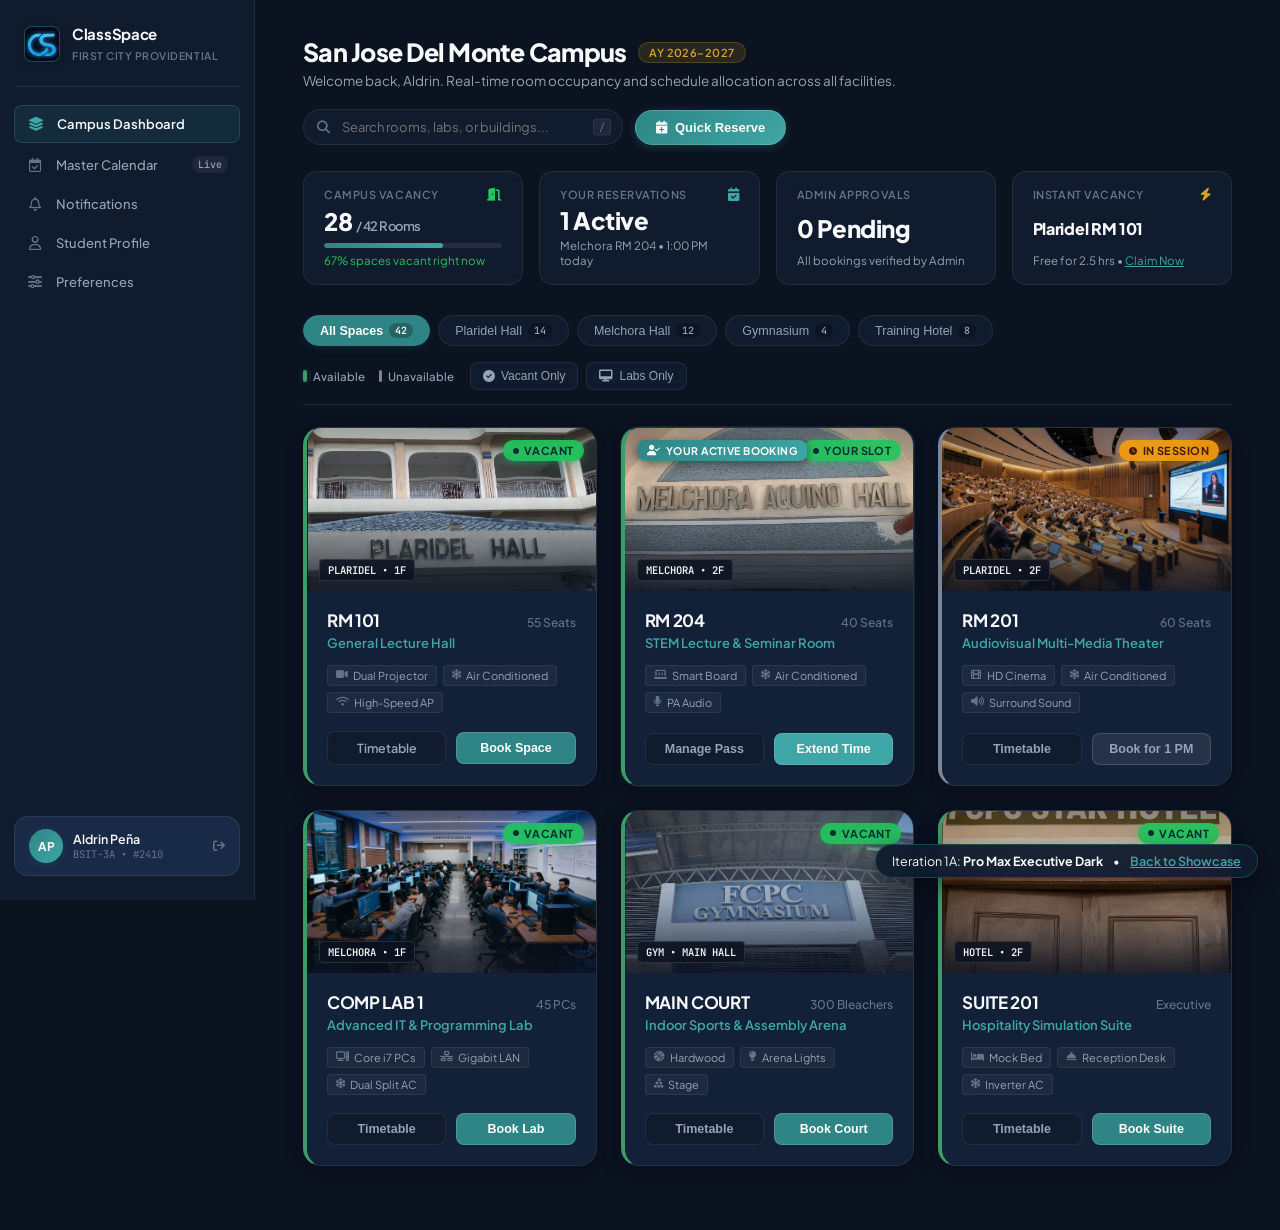
==== mockups/iteration_1_pro_max_dark.html @ c7dbfd45 "fix: eliminate image 404s and map diverse campus room and hall photography" ====
<!DOCTYPE html>
<html lang="en">
<head>
    <meta charset="UTF-8">
    <meta name="viewport" content="width=device-width, initial-scale=1.0">
    <title>ClassSpace — Pro Max Executive Dark</title>
    <link rel="preconnect" href="https://fonts.googleapis.com">
    <link rel="preconnect" href="https://fonts.gstatic.com" crossorigin>
    <link href="https://fonts.googleapis.com/css2?family=Plus+Jakarta+Sans:wght@400;500;600;700;800&family=JetBrains+Mono:wght@400;500;600&display=swap" rel="stylesheet">
    <link rel="stylesheet" href="https://cdnjs.cloudflare.com/ajax/libs/font-awesome/6.5.2/css/all.min.css">
    <style>
        :root {
            /* UI/UX Pro Max - Deep Curated Obsidian & Collegiate Teal */
            --bg-base: #0B1220;
            --bg-surface: #101B2E;
            --bg-card: #132138;
            --bg-card-hover: #182844;
            --bg-elevated: #192A47;
            --bg-input: #0D1627;
            --border: rgba(255, 255, 255, 0.08);
            --border-hover: rgba(47, 133, 133, 0.5);
            --brand-teal: #2F8585;
            --brand-teal-light: #3EA6A6;
            --brand-teal-dim: rgba(47, 133, 133, 0.16);
            --brand-teal-glow: rgba(47, 133, 133, 0.28);
            --brand-gold: #D4A32A;
            --brand-gold-dim: rgba(212, 163, 42, 0.14);
            --text-high: #F8FAFC;
            --text-mid: #94A3B8;
            --text-low: #64748B;
            --status-green: #22C55E;
            --status-green-dim: rgba(34, 197, 94, 0.14);
            --status-amber: #F59E0B;
            --status-amber-dim: rgba(245, 158, 11, 0.14);
            --radius-xs: 6px;
            --radius-sm: 8px;
            --radius-md: 14px;
            --radius-lg: 18px;
            --radius-full: 9999px;
            --shadow-subtle: 0 4px 20px rgba(0, 0, 0, 0.25);
            --shadow-float: 0 14px 34px -4px rgba(0, 0, 0, 0.45);
            --transition-smooth: all 0.22s cubic-bezier(0.16, 1, 0.3, 1);
        }

        * { margin: 0; padding: 0; box-sizing: border-box; }

        body {
            font-family: 'Plus Jakarta Sans', -apple-system, BlinkMacSystemFont, sans-serif;
            background-color: var(--bg-base);
            color: var(--text-high);
            min-height: 100vh;
            display: flex;
            overflow-x: hidden;
            -webkit-font-smoothing: antialiased;
        }

        /* Focus rings - Pro Max Requirement (No default browser outlines) */
        *:focus-visible {
            outline: 2px solid var(--brand-teal);
            outline-offset: 2px;
        }

        .app-shell {
            display: flex;
            width: 100%;
            min-height: 100vh;
        }

        /* --- Sidebar Navigation --- */
        .sidebar {
            width: 255px;
            background-color: var(--bg-surface);
            border-right: 1px solid var(--border);
            display: flex;
            flex-direction: column;
            padding: 24px 14px;
            position: sticky;
            top: 0;
            height: 100vh;
            flex-shrink: 0;
            z-index: 20;
        }

        .brand-header {
            display: flex;
            align-items: center;
            gap: 12px;
            padding: 0 10px 22px;
            border-bottom: 1px solid var(--border);
            margin-bottom: 18px;
        }

        .brand-logo {
            width: 36px;
            height: 36px;
            border-radius: var(--radius-sm);
            background: var(--brand-teal-dim);
            border: 1px solid rgba(47, 133, 133, 0.35);
            display: flex;
            align-items: center;
            justify-content: center;
            overflow: hidden;
            box-shadow: 0 2px 8px rgba(0,0,0,0.2);
        }

        .brand-logo img {
            width: 100%;
            height: 100%;
            object-fit: cover;
        }

        .brand-info h2 {
            font-size: 15px;
            font-weight: 700;
            letter-spacing: -0.02em;
            color: var(--text-high);
        }

        .brand-info span {
            font-size: 10.5px;
            color: var(--text-low);
            font-weight: 600;
            letter-spacing: 0.05em;
            text-transform: uppercase;
        }

        .nav-list {
            display: flex;
            flex-direction: column;
            gap: 3px;
            flex: 1;
        }

        .nav-link {
            display: flex;
            align-items: center;
            gap: 12px;
            padding: 10px 12px;
            border-radius: var(--radius-sm);
            color: var(--text-mid);
            text-decoration: none;
            font-size: 13px;
            font-weight: 500;
            transition: var(--transition-smooth);
            position: relative;
        }

        .nav-link i {
            width: 18px;
            font-size: 14px;
            text-align: center;
            color: var(--text-low);
            transition: var(--transition-smooth);
        }

        .nav-link:hover {
            color: var(--text-high);
            background-color: rgba(255, 255, 255, 0.04);
            transform: translateX(2px);
        }

        .nav-link:hover i {
            color: var(--brand-teal-light);
        }

        .nav-link.active {
            color: var(--text-high);
            background-color: var(--brand-teal-dim);
            border: 1px solid rgba(47, 133, 133, 0.32);
            font-weight: 600;
        }

        .nav-link.active i {
            color: var(--brand-teal-light);
        }

        .nav-badge {
            margin-left: auto;
            font-size: 10px;
            font-family: 'JetBrains Mono', monospace;
            background: rgba(255, 255, 255, 0.06);
            color: var(--text-mid);
            padding: 2px 6px;
            border-radius: 10px;
        }

        .sidebar-user {
            padding: 12px 14px;
            background: var(--bg-elevated);
            border: 1px solid var(--border);
            border-radius: var(--radius-md);
            display: flex;
            align-items: center;
            gap: 10px;
            transition: var(--transition-smooth);
        }

        .sidebar-user:hover {
            border-color: rgba(255, 255, 255, 0.15);
        }

        .user-avatar {
            width: 34px;
            height: 34px;
            border-radius: var(--radius-full);
            background: linear-gradient(135deg, var(--brand-teal), var(--brand-teal-light));
            color: white;
            display: flex;
            align-items: center;
            justify-content: center;
            font-weight: 700;
            font-size: 12px;
            box-shadow: 0 2px 8px var(--brand-teal-dim);
        }

        .user-meta {
            flex: 1;
            min-width: 0;
        }

        .user-name {
            font-size: 12.5px;
            font-weight: 600;
            color: var(--text-high);
            white-space: nowrap;
            overflow: hidden;
            text-overflow: ellipsis;
        }

        .user-sub {
            font-size: 10.5px;
            color: var(--text-low);
            font-family: 'JetBrains Mono', monospace;
        }

        /* --- Main Content Workspace --- */
        .main-content {
            flex: 1;
            padding: 36px 48px 64px;
            overflow-y: auto;
            max-width: 1440px;
        }

        /* --- Header --- */
        .page-header {
            display: flex;
            justify-content: space-between;
            align-items: center;
            margin-bottom: 26px;
            gap: 20px;
            flex-wrap: wrap;
        }

        .header-title-group h1 {
            font-size: 25px;
            font-weight: 800;
            letter-spacing: -0.03em;
            color: var(--text-high);
            display: flex;
            align-items: center;
            gap: 12px;
        }

        .header-pill {
            font-size: 11px;
            font-weight: 600;
            letter-spacing: 0.04em;
            text-transform: uppercase;
            padding: 3px 10px;
            background: var(--brand-gold-dim);
            color: var(--brand-gold);
            border-radius: var(--radius-full);
            border: 1px solid rgba(212, 163, 42, 0.25);
        }

        .header-title-group p {
            font-size: 13.5px;
            color: var(--text-mid);
            margin-top: 4px;
        }

        .header-actions {
            display: flex;
            align-items: center;
            gap: 12px;
        }

        .search-pill-box {
            position: relative;
            width: 320px;
        }

        .search-pill-box i {
            position: absolute;
            left: 14px;
            top: 50%;
            transform: translateY(-50%);
            color: var(--text-low);
            font-size: 13px;
        }

        .search-input {
            width: 100%;
            background: var(--bg-surface);
            border: 1px solid var(--border);
            border-radius: var(--radius-full);
            padding: 9px 38px 9px 38px;
            font-size: 13px;
            color: var(--text-high);
            font-family: inherit;
            outline: none;
            transition: var(--transition-smooth);
        }

        .search-input:focus {
            border-color: var(--brand-teal);
            box-shadow: 0 0 0 3px var(--brand-teal-dim);
            background: var(--bg-input);
        }

        .search-kbd {
            position: absolute;
            right: 12px;
            top: 50%;
            transform: translateY(-50%);
            font-size: 10px;
            font-family: 'JetBrains Mono', monospace;
            color: var(--text-low);
            background: rgba(255, 255, 255, 0.06);
            padding: 1px 5px;
            border-radius: 4px;
            border: 1px solid var(--border);
        }

        .btn-primary-reserve {
            display: inline-flex;
            align-items: center;
            gap: 8px;
            background: linear-gradient(135deg, var(--brand-teal), var(--brand-teal-light));
            color: white;
            padding: 9px 20px;
            border-radius: var(--radius-full);
            font-size: 13px;
            font-weight: 600;
            text-decoration: none;
            border: 1px solid rgba(255, 255, 255, 0.18);
            box-shadow: 0 2px 10px rgba(47, 133, 133, 0.35);
            transition: var(--transition-smooth);
            cursor: pointer;
        }

        .btn-primary-reserve:hover {
            transform: translateY(-1px);
            box-shadow: 0 6px 18px var(--brand-teal-glow);
        }

        .btn-primary-reserve:active {
            transform: scale(0.97) translateY(1px);
        }

        /* --- Structured KPI Strip --- */
        .kpi-strip {
            display: grid;
            grid-template-columns: repeat(4, 1fr);
            gap: 16px;
            margin-bottom: 30px;
        }

        .kpi-card {
            background: var(--bg-surface);
            border: 1px solid var(--border);
            border-radius: var(--radius-md);
            padding: 16px 20px;
            display: flex;
            flex-direction: column;
            justify-content: space-between;
            transition: var(--transition-smooth);
        }

        .kpi-card:hover {
            border-color: rgba(255, 255, 255, 0.15);
            background: var(--bg-elevated);
            transform: translateY(-2px);
        }

        .kpi-top {
            display: flex;
            justify-content: space-between;
            align-items: center;
            margin-bottom: 6px;
        }

        .kpi-title {
            font-size: 11px;
            font-weight: 600;
            text-transform: uppercase;
            letter-spacing: 0.05em;
            color: var(--text-low);
        }

        .kpi-stat {
            font-size: 24px;
            font-weight: 800;
            letter-spacing: -0.02em;
            color: var(--text-high);
            line-height: 1.1;
        }

        .kpi-meter {
            height: 5px;
            background: rgba(255, 255, 255, 0.08);
            border-radius: var(--radius-full);
            overflow: hidden;
            margin-top: 8px;
        }

        .kpi-meter-fill {
            height: 100%;
            width: 67%;
            background: linear-gradient(90deg, var(--brand-teal), var(--brand-teal-light));
            border-radius: var(--radius-full);
        }

        .kpi-desc {
            font-size: 11.5px;
            color: var(--text-mid);
            margin-top: 5px;
        }

        /* --- Filter Controller Bar --- */
        .filter-bar {
            display: flex;
            justify-content: space-between;
            align-items: center;
            margin-bottom: 22px;
            gap: 16px;
            flex-wrap: wrap;
            border-bottom: 1px solid var(--border);
            padding-bottom: 14px;
        }

        .pill-group {
            display: flex;
            align-items: center;
            gap: 8px;
            flex-wrap: wrap;
        }

        .pill-tab {
            padding: 7px 16px;
            border-radius: var(--radius-full);
            font-size: 12.5px;
            font-weight: 500;
            color: var(--text-mid);
            background: var(--bg-surface);
            border: 1px solid var(--border);
            cursor: pointer;
            transition: var(--transition-smooth);
            display: inline-flex;
            align-items: center;
            gap: 6px;
        }

        .pill-tab:hover {
            color: var(--text-high);
            border-color: rgba(255, 255, 255, 0.2);
        }

        .pill-tab:active {
            transform: scale(0.97);
        }

        .pill-tab.active {
            background: var(--brand-teal);
            color: white;
            border-color: var(--brand-teal);
            font-weight: 600;
            box-shadow: 0 2px 8px var(--brand-teal-dim);
        }

        .pill-count {
            font-size: 10px;
            font-family: 'JetBrains Mono', monospace;
            background: rgba(0, 0, 0, 0.25);
            padding: 1px 6px;
            border-radius: 10px;
        }

        .quick-toggles {
            display: flex;
            align-items: center;
            gap: 8px;
        }

        .toggle-btn {
            font-size: 12px;
            color: var(--text-mid);
            background: var(--bg-surface);
            border: 1px solid var(--border);
            border-radius: var(--radius-sm);
            padding: 6px 12px;
            cursor: pointer;
            transition: var(--transition-smooth);
            display: inline-flex;
            align-items: center;
            gap: 6px;
        }

        .toggle-btn:hover {
            color: var(--text-high);
            border-color: rgba(255, 255, 255, 0.2);
        }

        .toggle-btn:active {
            transform: scale(0.97);
        }

        .toggle-btn.active-filter {
            color: var(--status-green);
            background: var(--status-green-dim);
            border-color: rgba(34, 197, 94, 0.35);
            font-weight: 600;
        }

        /* --- PREDICTABLE 3-COLUMN STRUCTURED ROOM GRID --- */
        .rooms-grid {
            display: grid;
            grid-template-columns: repeat(3, 1fr);
            gap: 24px;
        }

        /* Consistent Room Card Shell with 4px Status Edge */
        .room-card {
            background: var(--bg-card);
            border: 1px solid var(--border);
            border-left: 4px solid var(--border); /* Signature status edge */
            border-radius: var(--radius-lg);
            overflow: hidden;
            display: flex;
            flex-direction: column;
            transition: var(--transition-smooth);
            box-shadow: var(--shadow-subtle);
            position: relative;
        }

        /* Status Edge Colors: Green for available, Gray for unavailable */
        .room-card[data-status="vacant"],
        .room-card.room-status-available {
            border-left-color: #3D9B68;
        }

        .room-card[data-status="busy"],
        .room-card.room-status-unavailable {
            border-left-color: #7B8798;
        }

        .room-card:hover {
            border-color: var(--border-hover);
            transform: translateY(-3px);
            box-shadow: var(--shadow-float);
            background: var(--bg-card-hover);
        }

        .room-card[data-status="vacant"]:hover {
            border-left-color: #4ade80;
            box-shadow: -2px 0 14px rgba(61, 155, 104, 0.35), var(--shadow-float);
        }

        .room-card[data-status="busy"]:hover {
            border-left-color: #94a3b8;
            box-shadow: -2px 0 10px rgba(123, 135, 152, 0.25), var(--shadow-float);
        }

        /* Room status edge legend */
        .room-status-legend {
            display: inline-flex;
            align-items: center;
            gap: 14px;
            color: var(--text-mid);
            font-size: 11.5px;
            font-weight: 500;
        }

        .legend-item {
            display: inline-flex;
            align-items: center;
            gap: 6px;
            white-space: nowrap;
        }

        .legend-edge-bar {
            width: 3.5px;
            height: 12px;
            border-radius: 2px;
            display: inline-block;
        }

        .legend-edge-available {
            background: #3D9B68;
            box-shadow: 0 0 6px rgba(61, 155, 104, 0.4);
        }

        .legend-edge-unavailable {
            background: #7B8798;
        }

        /* User Active Booking Anchor */
        .room-card.user-active-space {
            box-shadow: 0 0 0 1px var(--brand-teal-dim), var(--shadow-subtle);
        }

        .active-anchor-badge {
            position: absolute;
            top: 12px;
            left: 12px;
            z-index: 5;
            background: linear-gradient(135deg, var(--brand-teal), var(--brand-teal-light));
            color: white;
            font-size: 10.5px;
            font-weight: 700;
            letter-spacing: 0.04em;
            text-transform: uppercase;
            padding: 4px 10px;
            border-radius: var(--radius-sm);
            box-shadow: 0 2px 10px rgba(0, 0, 0, 0.45);
            display: flex;
            align-items: center;
            gap: 6px;
        }

        /* Room Photo Container (Consistent 16:9 ratio) */
        .card-photo-box {
            position: relative;
            width: 100%;
            aspect-ratio: 16 / 9;
            overflow: hidden;
            background: #0f1c30;
        }

        .card-photo-box img {
            width: 100%;
            height: 100%;
            object-fit: cover;
            transition: transform 0.5s ease;
            display: block;
        }

        .room-card:hover .card-photo-box img {
            transform: scale(1.04);
        }

        /* Subtle gradient scrim for text legibility */
        .photo-scrim {
            position: absolute;
            inset: 0;
            background: linear-gradient(180deg, rgba(0,0,0,0.3) 0%, transparent 40%, rgba(11,18,32,0.85) 100%);
            pointer-events: none;
        }

        .hall-pill {
            position: absolute;
            bottom: 10px;
            left: 12px;
            font-size: 10.5px;
            font-family: 'JetBrains Mono', monospace;
            font-weight: 600;
            color: rgba(255, 255, 255, 0.95);
            background: rgba(11, 18, 32, 0.85);
            backdrop-filter: blur(8px);
            padding: 3px 8px;
            border-radius: 4px;
            border: 1px solid rgba(255, 255, 255, 0.12);
            transition: transform 0.35s cubic-bezier(0.16, 1, 0.3, 1);
        }

        .room-card:hover .hall-pill {
            transform: translateY(-50px);
        }

        .status-chip {
            position: absolute;
            top: 12px;
            right: 12px;
            font-size: 11px;
            font-weight: 700;
            letter-spacing: 0.04em;
            padding: 4px 10px;
            border-radius: var(--radius-full);
            display: inline-flex;
            align-items: center;
            gap: 5px;
            backdrop-filter: blur(8px);
        }

        .status-chip.vacant {
            background: rgba(34, 197, 94, 0.92);
            color: #042f2e;
            box-shadow: 0 2px 10px rgba(34, 197, 94, 0.35);
        }

        .status-chip.in-session {
            background: rgba(245, 158, 11, 0.92);
            color: #451a03;
            box-shadow: 0 2px 10px rgba(245, 158, 11, 0.35);
        }

        /* Card Content */
        .card-body {
            padding: 18px 20px 20px;
            display: flex;
            flex-direction: column;
            flex: 1;
            position: relative;
            background: var(--bg-card);
            z-index: 4;
            transition: transform 0.35s cubic-bezier(0.16, 1, 0.3, 1);
        }

        .room-card:hover .card-body {
            transform: translateY(-50px);
            margin-bottom: -50px;
        }

        .title-row {
            display: flex;
            justify-content: space-between;
            align-items: baseline;
            margin-bottom: 4px;
        }

        .room-code {
            font-size: 17px;
            font-weight: 700;
            letter-spacing: -0.02em;
            color: var(--text-high);
        }

        .room-seats {
            font-size: 12px;
            color: var(--text-low);
            font-weight: 500;
        }

        .room-desc-type {
            font-size: 13px;
            color: var(--brand-teal-light);
            font-weight: 600;
            margin-bottom: 14px;
        }

        /* Amenity Badges */
        .amenity-cluster {
            display: flex;
            gap: 6px;
            flex-wrap: wrap;
            margin-bottom: 16px;
        }

        .spec-badge {
            font-size: 11px;
            color: var(--text-mid);
            background: rgba(255, 255, 255, 0.04);
            border: 1px solid var(--border);
            padding: 3px 8px;
            border-radius: 4px;
            display: inline-flex;
            align-items: center;
            gap: 5px;
        }

        .spec-badge i {
            color: var(--text-low);
            font-size: 10.5px;
        }

        /* Schedule Window Bar — Hidden by default, reveals on card hover */
        .schedule-strip {
            background: rgba(0, 0, 0, 0.25);
            border: 1px solid transparent;
            border-radius: var(--radius-sm);
            padding: 0 12px !important;
            display: flex;
            justify-content: space-between;
            align-items: center;
            font-size: 12px;
            margin-top: auto;
            margin-bottom: 0 !important;
            max-height: 0 !important;
            opacity: 0 !important;
            overflow: hidden !important;
            transform: translateY(16px);
            pointer-events: none;
            visibility: hidden;
            transition: max-height 0.35s cubic-bezier(0.16, 1, 0.3, 1),
                        opacity 0.25s ease,
                        margin-bottom 0.35s cubic-bezier(0.16, 1, 0.3, 1),
                        padding 0.35s cubic-bezier(0.16, 1, 0.3, 1),
                        border-color 0.25s ease,
                        visibility 0.25s ease,
                        transform 0.35s cubic-bezier(0.16, 1, 0.3, 1);
        }

        .room-card:hover .schedule-strip {
            max-height: 50px !important;
            opacity: 1 !important;
            visibility: visible !important;
            margin-bottom: 16px !important;
            padding: 8px 12px !important;
            border-color: var(--border) !important;
            transform: translateY(0) !important;
            pointer-events: auto;
        }

        .strip-label {
            color: var(--text-low);
        }

        .strip-val {
            font-family: 'JetBrains Mono', monospace;
            font-weight: 600;
            color: var(--text-high);
        }

        /* Action Buttons Row */
        .action-cluster {
            display: flex;
            align-items: center;
            gap: 10px;
        }

        .btn-subtle {
            flex: 1;
            padding: 8px 12px;
            border-radius: var(--radius-sm);
            background: var(--bg-surface);
            color: var(--text-mid);
            border: 1px solid var(--border);
            font-size: 12.5px;
            font-weight: 600;
            cursor: pointer;
            text-align: center;
            text-decoration: none;
            transition: var(--transition-smooth);
        }

        .btn-subtle:hover {
            color: var(--text-high);
            border-color: rgba(255, 255, 255, 0.25);
            background: var(--bg-elevated);
        }

        .btn-subtle:active {
            transform: scale(0.97);
        }

        .btn-reserve-trigger {
            flex: 1;
            padding: 8px 12px;
            border-radius: var(--radius-sm);
            background: var(--brand-teal);
            color: white;
            border: 1px solid rgba(255, 255, 255, 0.15);
            font-size: 12.5px;
            font-weight: 600;
            cursor: pointer;
            text-align: center;
            text-decoration: none;
            transition: var(--transition-smooth);
        }

        .btn-reserve-trigger:hover {
            background: var(--brand-teal-light);
            box-shadow: 0 4px 12px var(--brand-teal-dim);
        }

        .btn-reserve-trigger:active {
            transform: scale(0.97);
        }

        /* --- Interactive Drawer / Modal for Quick Reserve --- */
        .drawer-overlay {
            position: fixed;
            inset: 0;
            background: rgba(0, 0, 0, 0.65);
            backdrop-filter: blur(6px);
            z-index: 1000;
            opacity: 0;
            visibility: hidden;
            transition: var(--transition-smooth);
            display: flex;
            justify-content: flex-end;
        }

        .drawer-overlay.active {
            opacity: 1;
            visibility: visible;
        }

        .drawer-panel {
            width: 440px;
            height: 100%;
            background: var(--bg-surface);
            border-left: 1px solid var(--border);
            padding: 32px 28px;
            display: flex;
            flex-direction: column;
            transform: translateX(100%);
            transition: transform 0.3s cubic-bezier(0.16, 1, 0.3, 1);
            overflow-y: auto;
        }

        .drawer-overlay.active .drawer-panel {
            transform: translateX(0);
        }

        .drawer-header {
            display: flex;
            justify-content: space-between;
            align-items: center;
            padding-bottom: 18px;
            border-bottom: 1px solid var(--border);
            margin-bottom: 24px;
        }

        .drawer-title h3 {
            font-size: 18px;
            font-weight: 700;
            letter-spacing: -0.02em;
        }

        .drawer-title span {
            font-size: 12px;
            color: var(--text-mid);
        }

        .btn-close-drawer {
            width: 32px;
            height: 32px;
            border-radius: var(--radius-sm);
            background: rgba(255, 255, 255, 0.05);
            border: 1px solid var(--border);
            color: var(--text-mid);
            cursor: pointer;
            display: flex;
            align-items: center;
            justify-content: center;
            transition: var(--transition-smooth);
        }

        .btn-close-drawer:hover {
            color: var(--text-high);
            background: rgba(255, 255, 255, 0.1);
        }

        .form-row {
            margin-bottom: 18px;
        }

        .form-row label {
            display: block;
            font-size: 12px;
            font-weight: 600;
            color: var(--text-mid);
            margin-bottom: 6px;
        }

        .form-input {
            width: 100%;
            background: var(--bg-card);
            border: 1px solid var(--border);
            border-radius: var(--radius-sm);
            padding: 9px 12px;
            color: var(--text-high);
            font-family: inherit;
            font-size: 13px;
        }

        .form-input:focus {
            border-color: var(--brand-teal);
            box-shadow: 0 0 0 2px var(--brand-teal-dim);
        }

        /* Floating Switcher Pill */
        .mockup-switcher-float {
            position: fixed;
            bottom: 22px;
            right: 22px;
            background: rgba(16, 27, 46, 0.95);
            border: 1px solid rgba(47, 133, 133, 0.4);
            backdrop-filter: blur(12px);
            padding: 8px 16px;
            border-radius: var(--radius-full);
            font-size: 12.5px;
            color: var(--text-high);
            box-shadow: 0 8px 24px rgba(0, 0, 0, 0.4);
            display: flex;
            align-items: center;
            gap: 10px;
            z-index: 999;
        }

        .mockup-switcher-float a {
            color: var(--brand-teal-light);
            text-decoration: underline;
            font-weight: 600;
        }

        @media (max-width: 1200px) {
            .rooms-grid { grid-template-columns: repeat(2, 1fr); }
            .kpi-strip { grid-template-columns: repeat(2, 1fr); }
        }
        @media (max-width: 768px) {
            .rooms-grid { grid-template-columns: 1fr; }
            .kpi-strip { grid-template-columns: 1fr; }
            .sidebar { display: none; }
            .main-content { padding: 20px; }
            .search-pill-box { width: 100%; }
        }
    </style>
</head>
<body>

<div class="app-shell">

    <!-- SIDEBAR -->
    <aside class="sidebar">
        <div class="brand-header">
            <div class="brand-logo">
                <img src="../public/images/logo.png" alt="ClassSpace">
            </div>
            <div class="brand-info">
                <h2>ClassSpace</h2>
                <span>First City Providential</span>
            </div>
        </div>

        <nav class="nav-list">
            <a href="#" class="nav-link active">
                <i class="fa-solid fa-layer-group"></i>
                <span>Campus Dashboard</span>
            </a>
            <a href="#" class="nav-link">
                <i class="fa-regular fa-calendar-check"></i>
                <span>Master Calendar</span>
                <span class="nav-badge">Live</span>
            </a>
            <a href="#" class="nav-link">
                <i class="fa-regular fa-bell"></i>
                <span>Notifications</span>
            </a>
            <a href="#" class="nav-link">
                <i class="fa-regular fa-user"></i>
                <span>Student Profile</span>
            </a>
            <a href="#" class="nav-link">
                <i class="fa-solid fa-sliders"></i>
                <span>Preferences</span>
            </a>
        </nav>

        <div class="sidebar-user">
            <div class="user-avatar">AP</div>
            <div class="user-meta">
                <div class="user-name">Aldrin Peña</div>
                <div class="user-sub">BSIT-3A &bull; #2410</div>
            </div>
            <i class="fa-solid fa-arrow-right-from-bracket" style="color:var(--text-low); font-size:12px; cursor:pointer;" title="Sign out"></i>
        </div>
    </aside>

    <!-- MAIN WORKSPACE -->
    <main class="main-content">

        <!-- Top Header Moment -->
        <header class="page-header">
            <div class="header-title-group">
                <h1>
                    San Jose Del Monte Campus
                    <span class="header-pill">AY 2026–2027</span>
                </h1>
                <p>Welcome back, Aldrin. Real-time room occupancy and schedule allocation across all facilities.</p>
            </div>

            <div class="header-actions">
                <div class="search-pill-box">
                    <i class="fa-solid fa-magnifying-glass"></i>
                    <input type="text" id="filter-search" class="search-input" placeholder="Search rooms, labs, or buildings...">
                    <span class="search-kbd">/</span>
                </div>
                <button class="btn-primary-reserve" onclick="openDrawer('RM 101', 'Plaridel Hall')">
                    <i class="fa-solid fa-calendar-plus"></i>
                    <span>Quick Reserve</span>
                </button>
            </div>
        </header>

        <!-- Structured Balanced KPI Strip -->
        <section class="kpi-strip">
            <div class="kpi-card">
                <div class="kpi-top">
                    <span class="kpi-title">Campus Vacancy</span>
                    <i class="fa-solid fa-door-open" style="color:var(--status-green); font-size:13px;"></i>
                </div>
                <div class="kpi-stat">
                    28 <span style="font-size:13px; font-weight:600; color:var(--text-mid);">/ 42 Rooms</span>
                </div>
                <div class="kpi-meter">
                    <div class="kpi-meter-fill"></div>
                </div>
                <div class="kpi-desc" style="color:var(--status-green);">67% spaces vacant right now</div>
            </div>

            <div class="kpi-card">
                <div class="kpi-top">
                    <span class="kpi-title">Your Reservations</span>
                    <i class="fa-solid fa-calendar-check" style="color:var(--brand-teal-light); font-size:13px;"></i>
                </div>
                <div class="kpi-stat">1 Active</div>
                <div class="kpi-desc">Melchora RM 204 &bull; 1:00 PM today</div>
            </div>

            <div class="kpi-card">
                <div class="kpi-top">
                    <span class="kpi-title">Admin Approvals</span>
                    <i class="fa-solid fa-shield-check" style="color:var(--brand-gold); font-size:13px;"></i>
                </div>
                <div class="kpi-stat">0 Pending</div>
                <div class="kpi-desc">All bookings verified by Admin</div>
            </div>

            <div class="kpi-card">
                <div class="kpi-top">
                    <span class="kpi-title">Instant Vacancy</span>
                    <i class="fa-solid fa-bolt" style="color:var(--brand-gold); font-size:13px;"></i>
                </div>
                <div class="kpi-stat" style="font-size:16px; margin-top:2px;">Plaridel RM 101</div>
                <div class="kpi-desc">Free for 2.5 hrs &bull; <a href="#" onclick="openDrawer('RM 101', 'Plaridel Hall'); return false;" style="color:var(--brand-teal-light); text-decoration:underline;">Claim Now</a></div>
            </div>
        </section>

        <!-- Filter & View Controller -->
        <div class="filter-bar">
            <div class="pill-group" id="filter-pills">
                <button class="pill-tab active" data-filter="all">
                    All Spaces <span class="pill-count">42</span>
                </button>
                <button class="pill-tab" data-filter="plaridel">
                    Plaridel Hall <span class="pill-count">14</span>
                </button>
                <button class="pill-tab" data-filter="melchora">
                    Melchora Hall <span class="pill-count">12</span>
                </button>
                <button class="pill-tab" data-filter="gym">
                    Gymnasium <span class="pill-count">4</span>
                </button>
                <button class="pill-tab" data-filter="hotel">
                    Training Hotel <span class="pill-count">8</span>
                </button>
            </div>

            <div style="display:flex; align-items:center; gap:16px; flex-wrap:wrap;">
                <div class="room-status-legend">
                    <span class="legend-item"><span class="legend-edge-bar legend-edge-available"></span> Available</span>
                    <span class="legend-item"><span class="legend-edge-bar legend-edge-unavailable"></span> Unavailable</span>
                </div>

                <div class="quick-toggles">
                    <button class="toggle-btn" id="toggle-vacant"><i class="fa-solid fa-circle-check"></i> Vacant Only</button>
                    <button class="toggle-btn" id="toggle-labs"><i class="fa-solid fa-desktop"></i> Labs Only</button>
                </div>
            </div>
        </div>

        <!-- Predictable 3-Column Room Grid -->
        <div class="rooms-grid" id="grid-container">

            <!-- Card 1: Plaridel RM 101 -->
            <article class="room-card room-status-available" data-building="plaridel" data-status="vacant" data-type="lecture">
                <div class="card-photo-box">
                    <img src="../public/images/plaridel.jpeg" alt="Plaridel Hall Room 101">
                    <div class="photo-scrim"></div>
                    <span class="hall-pill">PLARIDEL &bull; 1F</span>
                    <span class="status-chip vacant">
                        <i class="fa-solid fa-circle" style="font-size:6px;"></i> VACANT
                    </span>
                </div>
                <div class="card-body">
                    <div class="title-row">
                        <h3 class="room-code">RM 101</h3>
                        <span class="room-seats">55 Seats</span>
                    </div>
                    <div class="room-desc-type">General Lecture Hall</div>
                    <div class="amenity-cluster">
                        <span class="spec-badge"><i class="fa-solid fa-video"></i> Dual Projector</span>
                        <span class="spec-badge"><i class="fa-solid fa-snowflake"></i> Air Conditioned</span>
                        <span class="spec-badge"><i class="fa-solid fa-wifi"></i> High-Speed AP</span>
                    </div>
                    <div class="schedule-strip">
                        <span class="strip-label">Availability Window:</span>
                        <span class="strip-val">Free until 2:30 PM</span>
                    </div>
                    <div class="action-cluster">
                        <a href="#" class="btn-subtle" onclick="openDrawer('RM 101', 'Plaridel Hall'); return false;">Timetable</a>
                        <button class="btn-reserve-trigger" onclick="openDrawer('RM 101', 'Plaridel Hall')">Book Space</button>
                    </div>
                </div>
            </article>

            <!-- Card 2: Melchora RM 204 (Your Active Booking) -->
            <article class="room-card user-active-space room-status-available" data-building="melchora" data-status="vacant" data-type="seminar">
                <div class="active-anchor-badge">
                    <i class="fa-solid fa-user-check"></i> Your Active Booking
                </div>
                <div class="card-photo-box">
                    <img src="../public/images/melchora.jpg" alt="Melchora Hall Room 204">
                    <div class="photo-scrim"></div>
                    <span class="hall-pill">MELCHORA &bull; 2F</span>
                    <span class="status-chip vacant">
                        <i class="fa-solid fa-circle" style="font-size:6px;"></i> YOUR SLOT
                    </span>
                </div>
                <div class="card-body">
                    <div class="title-row">
                        <h3 class="room-code">RM 204</h3>
                        <span class="room-seats">40 Seats</span>
                    </div>
                    <div class="room-desc-type">STEM Lecture &amp; Seminar Room</div>
                    <div class="amenity-cluster">
                        <span class="spec-badge"><i class="fa-solid fa-laptop-code"></i> Smart Board</span>
                        <span class="spec-badge"><i class="fa-solid fa-snowflake"></i> Air Conditioned</span>
                        <span class="spec-badge"><i class="fa-solid fa-microphone"></i> PA Audio</span>
                    </div>
                    <div class="schedule-strip" style="border-color:rgba(47,133,133,0.35); background:var(--brand-teal-dim);">
                        <span class="strip-label" style="color:var(--brand-teal-light);">Reserved for you:</span>
                        <span class="strip-val" style="color:var(--brand-teal-light);">1:00 PM – 3:00 PM</span>
                    </div>
                    <div class="action-cluster">
                        <button class="btn-subtle" onclick="alert('Viewing confirmation pass for Melchora RM 204');">Manage Pass</button>
                        <button class="btn-reserve-trigger" style="background:var(--brand-teal-light);" onclick="openDrawer('RM 204', 'Melchora Hall')">Extend Time</button>
                    </div>
                </div>
            </article>

            <!-- Card 3: Plaridel RM 201 (In session) -->
            <article class="room-card room-status-unavailable" data-building="plaridel" data-status="busy" data-type="multimedia">
                <div class="card-photo-box">
                    <img src="../public/images/lecture_hall.jpg" alt="Plaridel Hall Room 201">
                    <div class="photo-scrim"></div>
                    <span class="hall-pill">PLARIDEL &bull; 2F</span>
                    <span class="status-chip in-session">
                        <i class="fa-solid fa-clock" style="font-size:8px;"></i> IN SESSION
                    </span>
                </div>
                <div class="card-body">
                    <div class="title-row">
                        <h3 class="room-code">RM 201</h3>
                        <span class="room-seats">60 Seats</span>
                    </div>
                    <div class="room-desc-type">Audiovisual Multi-Media Theater</div>
                    <div class="amenity-cluster">
                        <span class="spec-badge"><i class="fa-solid fa-film"></i> HD Cinema</span>
                        <span class="spec-badge"><i class="fa-solid fa-snowflake"></i> Air Conditioned</span>
                        <span class="spec-badge"><i class="fa-solid fa-volume-high"></i> Surround Sound</span>
                    </div>
                    <div class="schedule-strip">
                        <span class="strip-label">Occupied (ENGL 101):</span>
                        <span class="strip-val">Clears at 1:00 PM</span>
                    </div>
                    <div class="action-cluster">
                        <button class="btn-subtle" onclick="openDrawer('RM 201', 'Plaridel Hall')">Timetable</button>
                        <button class="btn-reserve-trigger" style="background:rgba(255,255,255,0.08); color:var(--text-mid);" onclick="openDrawer('RM 201', 'Plaridel Hall')">Book for 1 PM</button>
                    </div>
                </div>
            </article>

            <!-- Card 4: Melchora Computer Lab 1 -->
            <article class="room-card room-status-available" data-building="melchora" data-status="vacant" data-type="lab">
                <div class="card-photo-box">
                    <img src="../public/images/computer_lab.jpg" alt="Melchora Computer Lab">
                    <div class="photo-scrim"></div>
                    <span class="hall-pill">MELCHORA &bull; 1F</span>
                    <span class="status-chip vacant">
                        <i class="fa-solid fa-circle" style="font-size:6px;"></i> VACANT
                    </span>
                </div>
                <div class="card-body">
                    <div class="title-row">
                        <h3 class="room-code">COMP LAB 1</h3>
                        <span class="room-seats">45 PCs</span>
                    </div>
                    <div class="room-desc-type">Advanced IT &amp; Programming Lab</div>
                    <div class="amenity-cluster">
                        <span class="spec-badge"><i class="fa-solid fa-computer"></i> Core i7 PCs</span>
                        <span class="spec-badge"><i class="fa-solid fa-network-wired"></i> Gigabit LAN</span>
                        <span class="spec-badge"><i class="fa-solid fa-snowflake"></i> Dual Split AC</span>
                    </div>
                    <div class="schedule-strip">
                        <span class="strip-label">Availability Window:</span>
                        <span class="strip-val">Free until 4:00 PM</span>
                    </div>
                    <div class="action-cluster">
                        <button class="btn-subtle" onclick="openDrawer('COMP LAB 1', 'Melchora Hall')">Timetable</button>
                        <button class="btn-reserve-trigger" onclick="openDrawer('COMP LAB 1', 'Melchora Hall')">Book Lab</button>
                    </div>
                </div>
            </article>

            <!-- Card 5: Gymnasium Main Court -->
            <article class="room-card room-status-available" data-building="gym" data-status="vacant" data-type="athletic">
                <div class="card-photo-box">
                    <img src="../public/images/gym.png" alt="College Gymnasium">
                    <div class="photo-scrim"></div>
                    <span class="hall-pill">GYM &bull; MAIN HALL</span>
                    <span class="status-chip vacant">
                        <i class="fa-solid fa-circle" style="font-size:6px;"></i> VACANT
                    </span>
                </div>
                <div class="card-body">
                    <div class="title-row">
                        <h3 class="room-code">MAIN COURT</h3>
                        <span class="room-seats">300 Bleachers</span>
                    </div>
                    <div class="room-desc-type">Indoor Sports &amp; Assembly Arena</div>
                    <div class="amenity-cluster">
                        <span class="spec-badge"><i class="fa-solid fa-basketball"></i> Hardwood</span>
                        <span class="spec-badge"><i class="fa-solid fa-lightbulb"></i> Arena Lights</span>
                        <span class="spec-badge"><i class="fa-solid fa-cubes-stacked"></i> Stage</span>
                    </div>
                    <div class="schedule-strip">
                        <span class="strip-label">Availability Window:</span>
                        <span class="strip-val">Free until 3:00 PM</span>
                    </div>
                    <div class="action-cluster">
                        <button class="btn-subtle" onclick="openDrawer('MAIN COURT', 'College Gym')">Timetable</button>
                        <button class="btn-reserve-trigger" onclick="openDrawer('MAIN COURT', 'College Gym')">Book Court</button>
                    </div>
                </div>
            </article>

            <!-- Card 6: Hotel Practicum Suite 201 -->
            <article class="room-card room-status-available" data-building="hotel" data-status="vacant" data-type="hotel">
                <div class="card-photo-box">
                    <img src="../public/images/hotel.jpeg" alt="FCPC Hotel">
                    <div class="photo-scrim"></div>
                    <span class="hall-pill">HOTEL &bull; 2F</span>
                    <span class="status-chip vacant">
                        <i class="fa-solid fa-circle" style="font-size:6px;"></i> VACANT
                    </span>
                </div>
                <div class="card-body">
                    <div class="title-row">
                        <h3 class="room-code">SUITE 201</h3>
                        <span class="room-seats">Executive</span>
                    </div>
                    <div class="room-desc-type">Hospitality Simulation Suite</div>
                    <div class="amenity-cluster">
                        <span class="spec-badge"><i class="fa-solid fa-bed"></i> Mock Bed</span>
                        <span class="spec-badge"><i class="fa-solid fa-bell-concierge"></i> Reception Desk</span>
                        <span class="spec-badge"><i class="fa-solid fa-snowflake"></i> Inverter AC</span>
                    </div>
                    <div class="schedule-strip">
                        <span class="strip-label">Practicum Window:</span>
                        <span class="strip-val">Open for Booking</span>
                    </div>
                    <div class="action-cluster">
                        <button class="btn-subtle" onclick="openDrawer('SUITE 201', 'Training Hotel')">Timetable</button>
                        <button class="btn-reserve-trigger" onclick="openDrawer('SUITE 201', 'Training Hotel')">Book Suite</button>
                    </div>
                </div>
            </article>

        </div>

    </main>

</div>

<!-- Interactive Quick Reserve Drawer -->
<div class="drawer-overlay" id="reserve-drawer" onclick="if(event.target === this) closeDrawer();">
    <div class="drawer-panel">
        <div class="drawer-header">
            <div class="drawer-title">
                <h3 id="drawer-room-name">Reserve Space</h3>
                <span id="drawer-hall-name">First City Providential College</span>
            </div>
            <button class="btn-close-drawer" onclick="closeDrawer()"><i class="fa-solid fa-xmark"></i></button>
        </div>

        <form onsubmit="handleReserveSubmit(event)">
            <div class="form-row">
                <label>Date of Reservation</label>
                <input type="date" class="form-input" value="2026-10-10" required>
            </div>
            <div style="display:flex; gap:12px;" class="form-row">
                <div style="flex:1;">
                    <label>Start Time</label>
                    <input type="time" class="form-input" value="13:00" required>
                </div>
                <div style="flex:1;">
                    <label>End Time</label>
                    <input type="time" class="form-input" value="15:00" required>
                </div>
            </div>
            <div class="form-row">
                <label>Purpose / Course Subject</label>
                <input type="text" class="form-input" placeholder="e.g. IT-302 Web Dev Group Study" required>
            </div>
            <div class="form-row">
                <label>Expected Headcount</label>
                <input type="number" class="form-input" placeholder="e.g. 15" max="60" required>
            </div>

            <div style="background:rgba(34,197,94,0.1); border:1px solid rgba(34,197,94,0.25); border-radius:8px; padding:12px; margin-bottom:20px; font-size:12px; color:var(--status-green);">
                <i class="fa-solid fa-circle-check" style="margin-right:6px;"></i>
                Two-Phase Conflict Check: No schedule collision detected for this slot.
            </div>

            <button type="submit" class="btn-primary-reserve" style="width:100%; justify-content:center; padding:12px; border-radius:8px;">
                Submit Reservation Request
            </button>
        </form>
    </div>
</div>

<!-- Floating Switcher -->
<div class="mockup-switcher-float">
    <span>Iteration 1A: <strong>Pro Max Executive Dark</strong></span>
    &bull; <a href="index.html">Back to Showcase</a>
</div>

<script>
    // Live Filter Pill Interactions
    document.querySelectorAll('.pill-tab').forEach(btn => {
        btn.addEventListener('click', () => {
            document.querySelectorAll('.pill-tab').forEach(b => b.classList.remove('active'));
            btn.classList.add('active');
            applyFilters();
        });
    });

    // Toggle Buttons
    const toggleVacant = document.getElementById('toggle-vacant');
    const toggleLabs = document.getElementById('toggle-labs');

    toggleVacant.addEventListener('click', () => {
        toggleVacant.classList.toggle('active-filter');
        applyFilters();
    });

    toggleLabs.addEventListener('click', () => {
        toggleLabs.classList.toggle('active-filter');
        applyFilters();
    });

    // Search input live filtering
    document.getElementById('filter-search').addEventListener('input', applyFilters);

    function applyFilters() {
        const activeBuilding = document.querySelector('.pill-tab.active').dataset.filter;
        const vacantOnly = toggleVacant.classList.contains('active-filter');
        const labsOnly = toggleLabs.classList.contains('active-filter');
        const query = document.getElementById('filter-search').value.toLowerCase().trim();

        document.querySelectorAll('.room-card').forEach(card => {
            const building = card.dataset.building;
            const status = card.dataset.status;
            const type = card.dataset.type;
            const text = card.innerText.toLowerCase();

            let visible = true;

            if (activeBuilding !== 'all' && building !== activeBuilding) visible = false;
            if (vacantOnly && status !== 'vacant') visible = false;
            if (labsOnly && type !== 'lab') visible = false;
            if (query && !text.includes(query)) visible = false;

            card.style.display = visible ? 'flex' : 'none';
        });
    }

    // Drawer handling
    function openDrawer(roomCode, hallName) {
        document.getElementById('drawer-room-name').textContent = 'Reserve ' + roomCode;
        document.getElementById('drawer-hall-name').textContent = hallName + ' • Conflict check active';
        document.getElementById('reserve-drawer').classList.add('active');
    }

    function closeDrawer() {
        document.getElementById('reserve-drawer').classList.remove('active');
    }

    function handleReserveSubmit(e) {
        e.preventDefault();
        alert('Booking request submitted! Staged to Pending Schedule for administrative approval.');
        closeDrawer();
    }
</script>

</body>
</html>
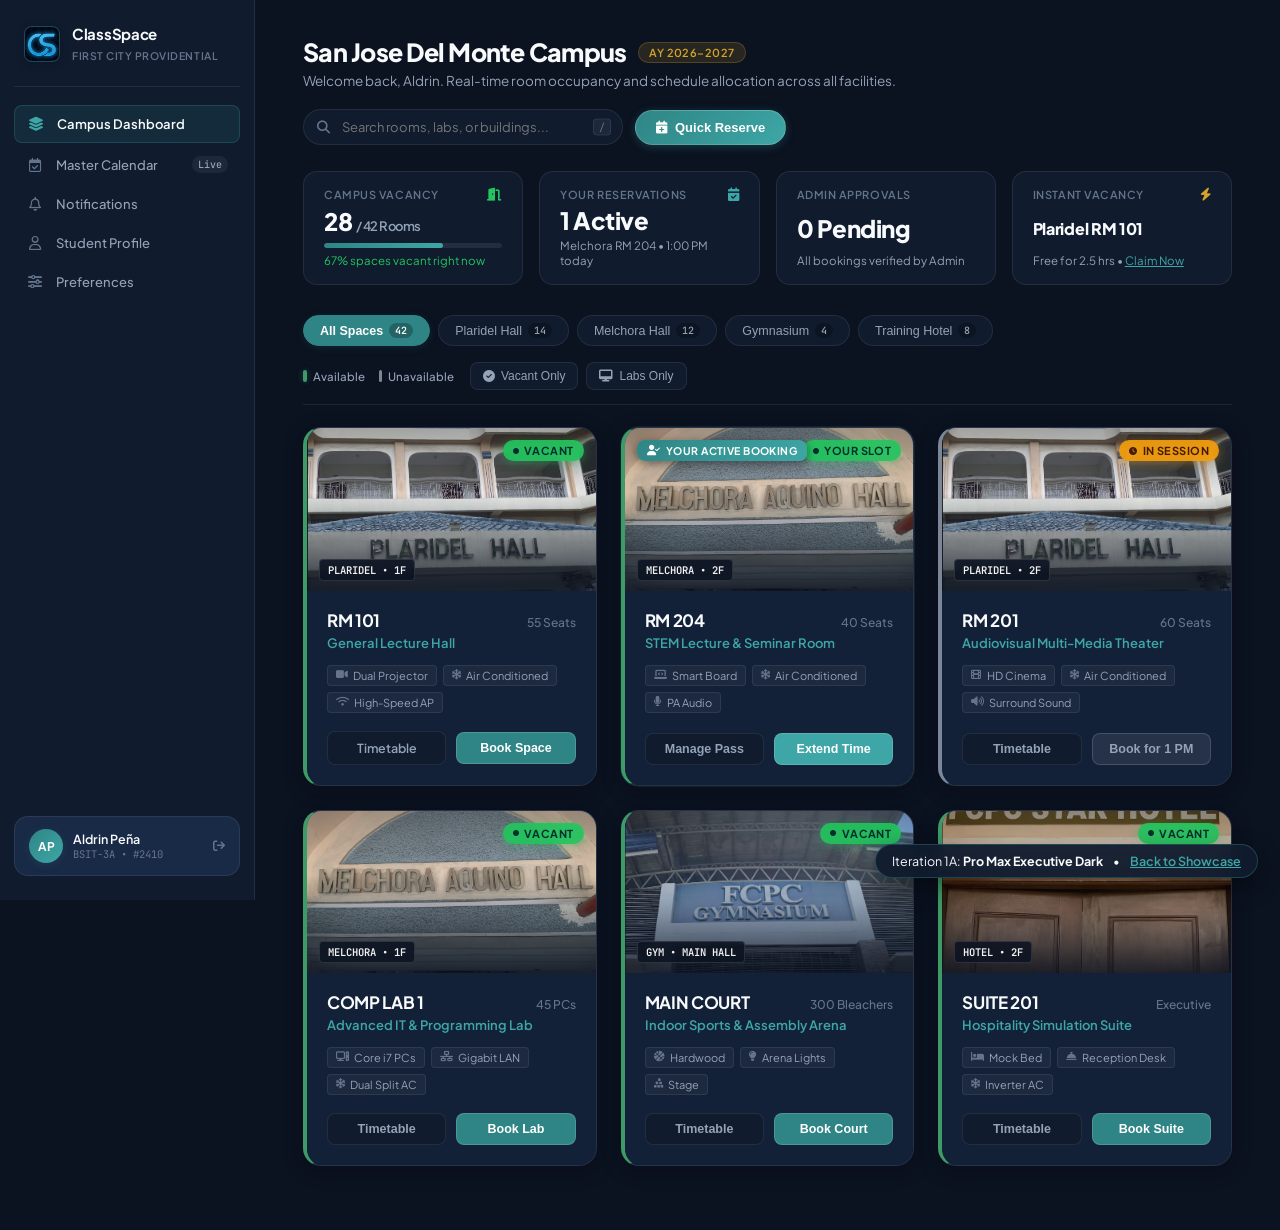
==== commit a8022a50: "revert: remove AI generated images and use only authentic GitHub FCPC assets" ====
--- a/mockups/iteration_1_pro_max_dark.html
+++ b/mockups/iteration_1_pro_max_dark.html
@@ -1244,7 +1244,7 @@
             <!-- Card 3: Plaridel RM 201 (In session) -->
             <article class="room-card room-status-unavailable" data-building="plaridel" data-status="busy" data-type="multimedia">
                 <div class="card-photo-box">
-                    <img src="../public/images/lecture_hall.jpg" alt="Plaridel Hall Room 201">
+                    <img src="../public/images/plaridel.jpeg" alt="Plaridel Hall Room 201">
                     <div class="photo-scrim"></div>
                     <span class="hall-pill">PLARIDEL &bull; 2F</span>
                     <span class="status-chip in-session">
@@ -1276,7 +1276,7 @@
             <!-- Card 4: Melchora Computer Lab 1 -->
             <article class="room-card room-status-available" data-building="melchora" data-status="vacant" data-type="lab">
                 <div class="card-photo-box">
-                    <img src="../public/images/computer_lab.jpg" alt="Melchora Computer Lab">
+                    <img src="../public/images/melchora.jpg" alt="Melchora Computer Lab">
                     <div class="photo-scrim"></div>
                     <span class="hall-pill">MELCHORA &bull; 1F</span>
                     <span class="status-chip vacant">
